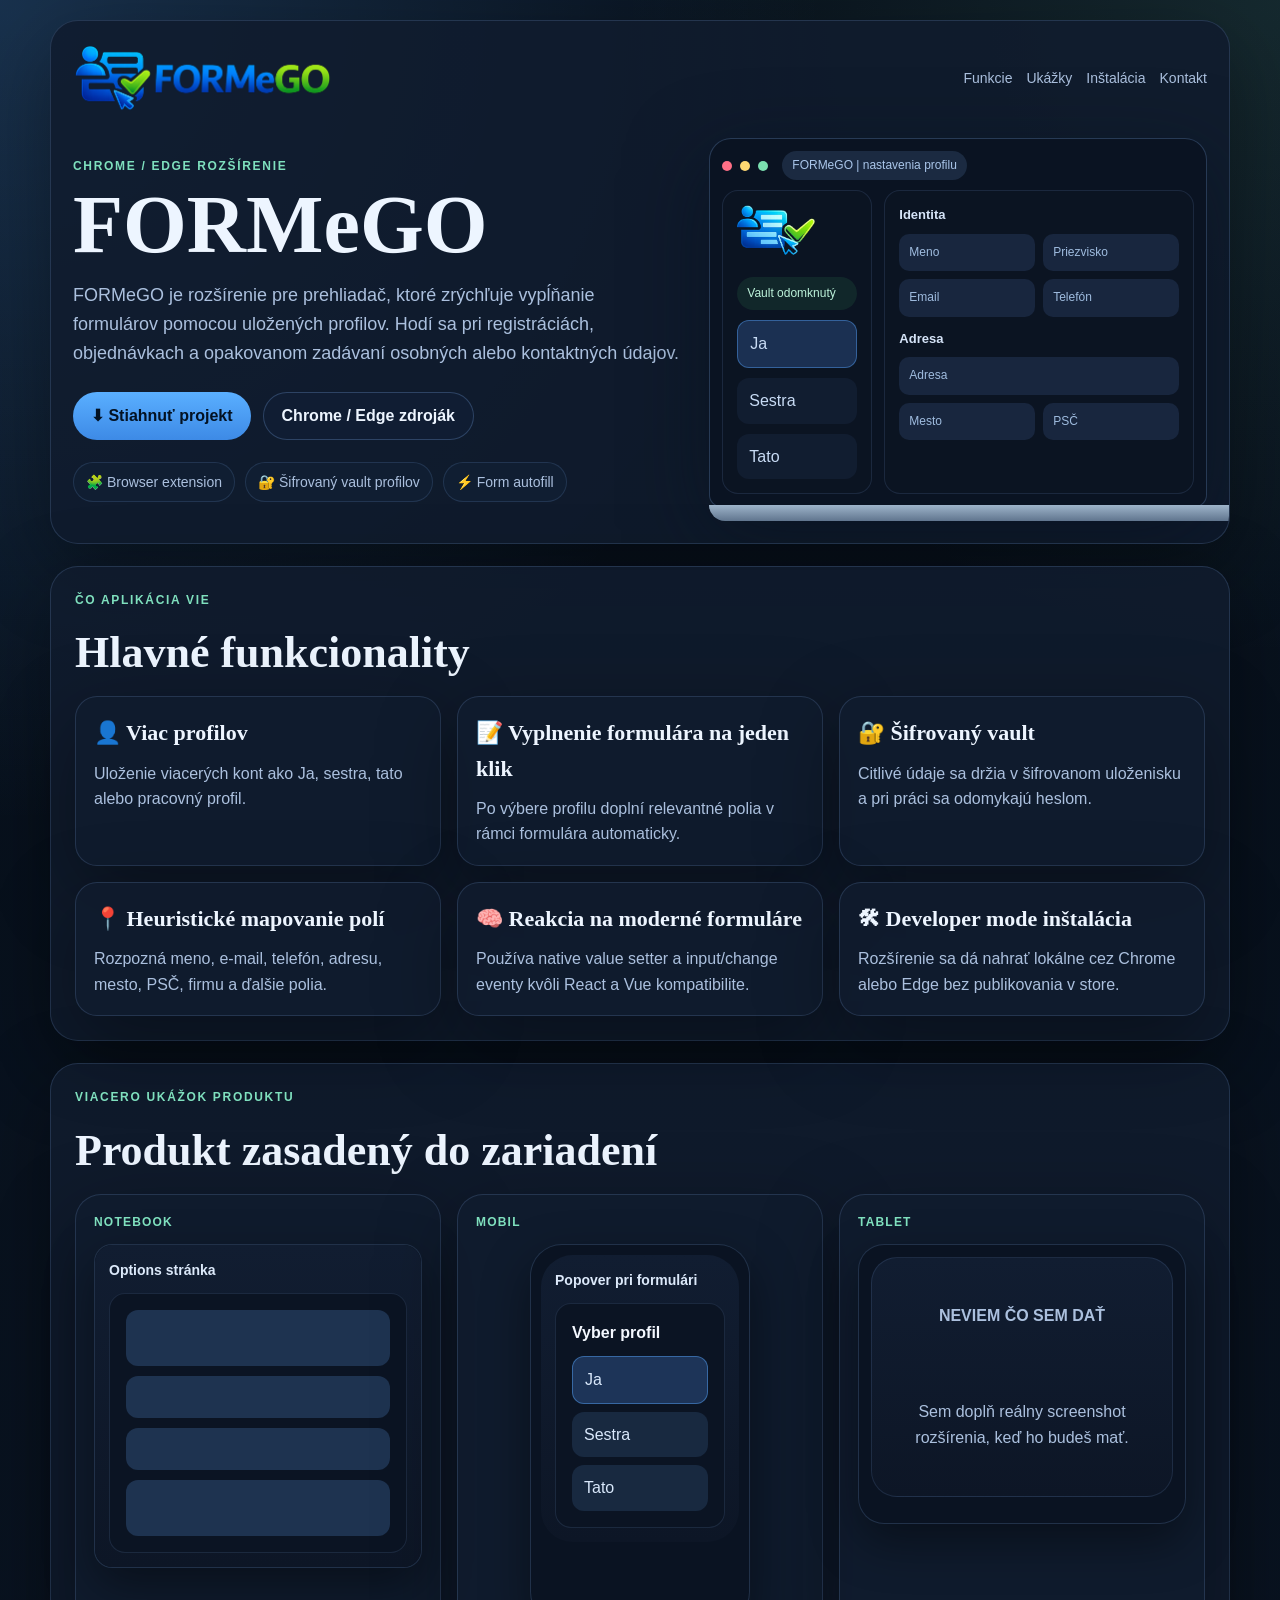
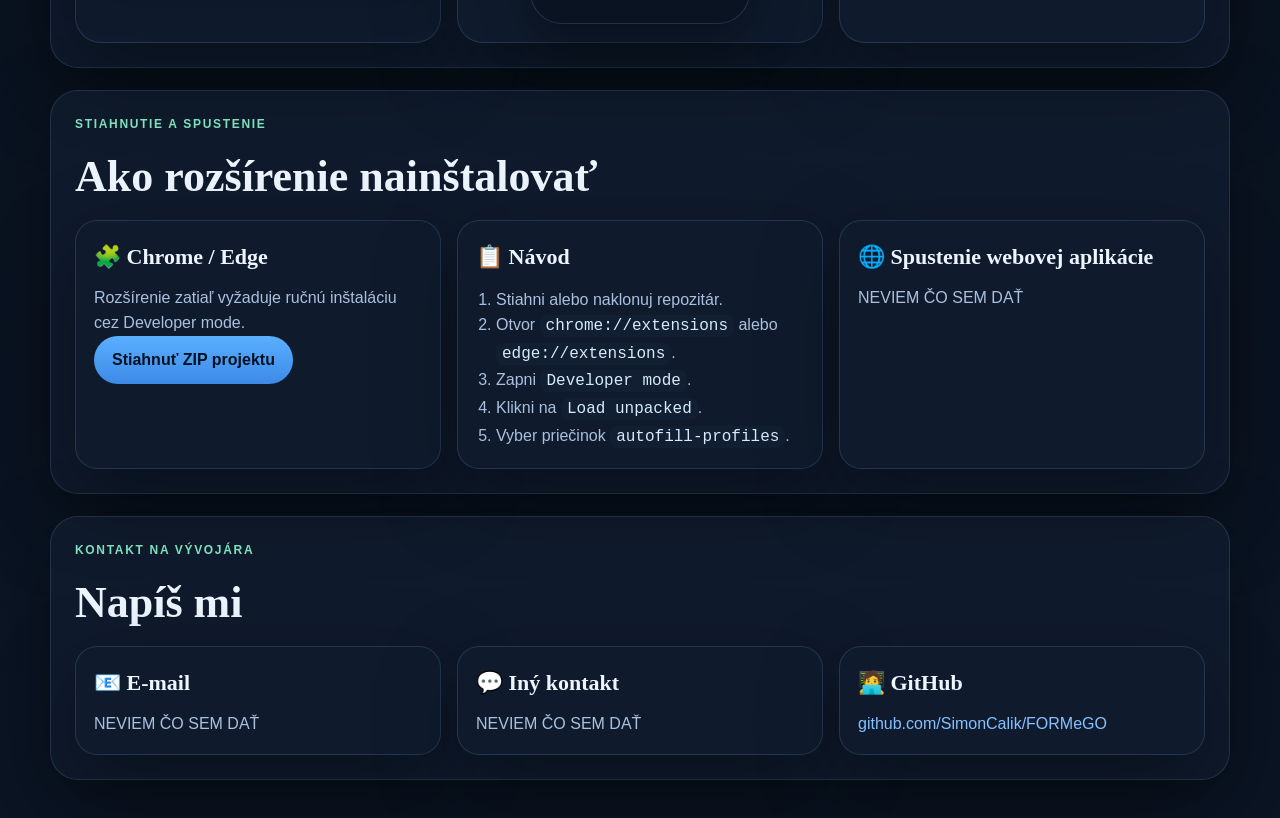
==== docs/index.html @ 36c3d730 "github page index.html" ====
<!doctype html>
<html lang="sk">
<head>
  <meta charset="utf-8" />
  <meta name="viewport" content="width=device-width, initial-scale=1" />
  <title>FORMeGO | GitHub Pages prezentácia</title>
  <meta name="description" content="Reprezentačná stránka rozšírenia FORMeGO pre automatické vypĺňanie formulárov." />
  <link rel="icon" type="image/png" href="assets/logo_2.png" />
  <link rel="stylesheet" href="styles.css" />
</head>
<body>
  <div class="page-shell">
    <header class="hero">
      <nav class="topbar">
        <img class="brand-lockup" src="assets/logo_s_nazvom.png" alt="FORMeGO logo" />
        <div class="topbar-links">
          <a href="#funkcie">Funkcie</a>
          <a href="#ukazky">Ukážky</a>
          <a href="#instalacia">Inštalácia</a>
          <a href="#kontakt">Kontakt</a>
        </div>
      </nav>

      <section class="hero-grid">
        <div class="hero-copy">
          <p class="eyebrow">Chrome / Edge rozšírenie</p>
          <h1>FORMeGO</h1>
          <p class="hero-text">
            FORMeGO je rozšírenie pre prehliadač, ktoré zrýchľuje vypĺňanie formulárov pomocou uložených profilov.
            Hodí sa pri registráciách, objednávkach a opakovanom zadávaní osobných alebo kontaktných údajov.
          </p>

          <div class="cta-row">
            <a class="primary-btn" href="https://github.com/SimonCalik/FORMeGO/archive/refs/heads/main.zip">⬇ Stiahnuť projekt</a>
            <a class="secondary-btn" href="https://github.com/SimonCalik/FORMeGO">Chrome / Edge zdroják</a>
          </div>

          <div class="meta-pills">
            <span>🧩 Browser extension</span>
            <span>🔐 Šifrovaný vault profilov</span>
            <span>⚡ Form autofill</span>
          </div>
        </div>

        <div class="hero-device">
          <div class="laptop-frame">
            <div class="laptop-screen">
              <div class="screen-topline">
                <span class="dot red"></span>
                <span class="dot yellow"></span>
                <span class="dot green"></span>
                <span class="address-bar">FORMeGO | nastavenia profilu</span>
              </div>
              <div class="screen-layout">
                <aside class="mini-sidebar">
                  <img class="mini-logo" src="assets/logo_2.png" alt="FORMeGO" />
                  <div class="mini-pill">Vault odomknutý</div>
                  <div class="mini-profile active">Ja</div>
                  <div class="mini-profile">Sestra</div>
                  <div class="mini-profile">Tato</div>
                </aside>
                <section class="mini-editor">
                  <div class="mini-section">
                    <div class="mini-section-title">Identita</div>
                    <div class="mini-input-grid">
                      <div class="mini-input">Meno</div>
                      <div class="mini-input">Priezvisko</div>
                      <div class="mini-input">Email</div>
                      <div class="mini-input">Telefón</div>
                    </div>
                  </div>
                  <div class="mini-section">
                    <div class="mini-section-title">Adresa</div>
                    <div class="mini-input-grid">
                      <div class="mini-input wide">Adresa</div>
                      <div class="mini-input">Mesto</div>
                      <div class="mini-input">PSČ</div>
                    </div>
                  </div>
                </section>
              </div>
            </div>
            <div class="laptop-base"></div>
          </div>
        </div>
      </section>
    </header>

    <main>
      <section id="funkcie" class="content-section">
        <div class="section-head">
          <p class="eyebrow">Čo aplikácia vie</p>
          <h2>Hlavné funkcionality</h2>
        </div>

        <div class="feature-grid">
          <article class="feature-card">
            <h3>👤 Viac profilov</h3>
            <p>Uloženie viacerých kont ako Ja, sestra, tato alebo pracovný profil.</p>
          </article>
          <article class="feature-card">
            <h3>📝 Vyplnenie formulára na jeden klik</h3>
            <p>Po výbere profilu doplní relevantné polia v rámci formulára automaticky.</p>
          </article>
          <article class="feature-card">
            <h3>🔐 Šifrovaný vault</h3>
            <p>Citlivé údaje sa držia v šifrovanom uloženisku a pri práci sa odomykajú heslom.</p>
          </article>
          <article class="feature-card">
            <h3>📍 Heuristické mapovanie polí</h3>
            <p>Rozpozná meno, e-mail, telefón, adresu, mesto, PSČ, firmu a ďalšie polia.</p>
          </article>
          <article class="feature-card">
            <h3>🧠 Reakcia na moderné formuláre</h3>
            <p>Používa native value setter a input/change eventy kvôli React a Vue kompatibilite.</p>
          </article>
          <article class="feature-card">
            <h3>🛠 Developer mode inštalácia</h3>
            <p>Rozšírenie sa dá nahrať lokálne cez Chrome alebo Edge bez publikovania v store.</p>
          </article>
        </div>
      </section>

      <section id="ukazky" class="content-section">
        <div class="section-head">
          <p class="eyebrow">Viacero ukážok produktu</p>
          <h2>Produkt zasadený do zariadení</h2>
        </div>

        <div class="gallery-grid">
          <article class="device-card">
            <div class="device-label">Notebook</div>
            <div class="device-mock laptop-small">
              <div class="device-screen">
                <div class="screen-caption">Options stránka</div>
                <div class="mock-panel">
                  <div class="mock-row long"></div>
                  <div class="mock-row"></div>
                  <div class="mock-row"></div>
                  <div class="mock-row long"></div>
                </div>
              </div>
            </div>
          </article>

          <article class="device-card">
            <div class="device-label">Mobil</div>
            <div class="device-mock phone">
              <div class="device-screen">
                <div class="screen-caption">Popover pri formulári</div>
                <div class="popover-preview">
                  <div class="popover-title">Vyber profil</div>
                  <div class="popover-item active">Ja</div>
                  <div class="popover-item">Sestra</div>
                  <div class="popover-item">Tato</div>
                </div>
              </div>
            </div>
          </article>

          <article class="device-card">
            <div class="device-label">Tablet</div>
            <div class="device-mock tablet">
              <div class="device-screen placeholder-screen">
                <strong>NEVIEM ČO SEM DAŤ</strong>
                <span>Sem doplň reálny screenshot rozšírenia, keď ho budeš mať.</span>
              </div>
            </div>
          </article>
        </div>
      </section>

      <section id="instalacia" class="content-section install-section">
        <div class="section-head">
          <p class="eyebrow">Stiahnutie a spustenie</p>
          <h2>Ako rozšírenie nainštalovať</h2>
        </div>

        <div class="install-grid">
          <article class="install-card">
            <h3>🧩 Chrome / Edge</h3>
            <p>Rozšírenie zatiaľ vyžaduje ručnú inštaláciu cez Developer mode.</p>
            <a class="primary-btn" href="https://github.com/SimonCalik/FORMeGO/archive/refs/heads/main.zip">Stiahnuť ZIP projektu</a>
          </article>

          <article class="install-card">
            <h3>📋 Návod</h3>
            <ol class="install-steps">
              <li>Stiahni alebo naklonuj repozitár.</li>
              <li>Otvor <code>chrome://extensions</code> alebo <code>edge://extensions</code>.</li>
              <li>Zapni <code>Developer mode</code>.</li>
              <li>Klikni na <code>Load unpacked</code>.</li>
              <li>Vyber priečinok <code>autofill-profiles</code>.</li>
            </ol>
          </article>

          <article class="install-card">
            <h3>🌐 Spustenie webovej aplikácie</h3>
            <p>NEVIEM ČO SEM DAŤ</p>
          </article>
        </div>
      </section>

      <section id="kontakt" class="content-section contact-section">
        <div class="section-head">
          <p class="eyebrow">Kontakt na vývojára</p>
          <h2>Napíš mi</h2>
        </div>

        <div class="contact-grid">
          <article class="contact-card">
            <h3>📧 E-mail</h3>
            <p>NEVIEM ČO SEM DAŤ</p>
          </article>
          <article class="contact-card">
            <h3>💬 Iný kontakt</h3>
            <p>NEVIEM ČO SEM DAŤ</p>
          </article>
          <article class="contact-card">
            <h3>🧑‍💻 GitHub</h3>
            <p><a href="https://github.com/SimonCalik/FORMeGO">github.com/SimonCalik/FORMeGO</a></p>
          </article>
        </div>
      </section>
    </main>
  </div>
</body>
</html>
---- docs/styles.css ----
:root {
  --bg: #08111f;
  --bg-soft: #0e1a2b;
  --panel: rgba(16, 28, 46, 0.88);
  --panel-strong: rgba(19, 34, 58, 0.96);
  --line: rgba(132, 171, 231, 0.18);
  --text: #edf5ff;
  --text-soft: #abc0de;
  --accent: #57a8ff;
  --accent-soft: #86c0ff;
  --mint: #7fe0be;
  --shadow: 0 26px 80px rgba(0, 0, 0, 0.35);
}

* {
  box-sizing: border-box;
}

html {
  scroll-behavior: smooth;
}

body {
  margin: 0;
  color: var(--text);
  background:
    radial-gradient(circle at top left, rgba(87, 168, 255, 0.22), transparent 30%),
    radial-gradient(circle at top right, rgba(127, 224, 190, 0.12), transparent 24%),
    linear-gradient(180deg, #07101b 0%, #0b1524 100%);
  font: 16px/1.6 "Trebuchet MS", "Segoe UI", sans-serif;
}

a {
  color: var(--accent-soft);
  text-decoration: none;
}

a:hover {
  text-decoration: underline;
}

.page-shell {
  width: min(1180px, calc(100% - 32px));
  margin: 0 auto;
  padding: 20px 0 48px;
}

.hero,
.content-section,
.install-card,
.contact-card,
.feature-card,
.device-card {
  border: 1px solid var(--line);
  background: var(--panel);
  box-shadow: var(--shadow);
}

.hero,
.content-section {
  border-radius: 28px;
}

.hero {
  padding: 22px;
  overflow: hidden;
}

.topbar {
  display: flex;
  align-items: center;
  justify-content: space-between;
  gap: 18px;
}

.brand-lockup {
  width: min(260px, 40vw);
  height: auto;
}

.topbar-links {
  display: flex;
  flex-wrap: wrap;
  gap: 14px;
}

.topbar-links a {
  color: var(--text-soft);
  font-size: 14px;
}

.hero-grid {
  display: grid;
  grid-template-columns: 1.1fr 0.9fr;
  gap: 28px;
  align-items: center;
  margin-top: 24px;
}

.eyebrow {
  margin: 0 0 10px;
  color: var(--mint);
  text-transform: uppercase;
  letter-spacing: 0.14em;
  font-size: 12px;
  font-weight: 700;
}

h1,
h2,
h3 {
  margin: 0;
  font-family: "Georgia", "Times New Roman", serif;
}

h1 {
  font-size: clamp(46px, 7vw, 82px);
  line-height: 0.94;
}

h2 {
  font-size: clamp(28px, 4vw, 44px);
  line-height: 1.05;
}

h3 {
  font-size: 22px;
}

.hero-text {
  max-width: 680px;
  margin: 18px 0 0;
  color: var(--text-soft);
  font-size: 18px;
}

.cta-row {
  display: flex;
  flex-wrap: wrap;
  gap: 12px;
  margin-top: 24px;
}

.primary-btn,
.secondary-btn {
  display: inline-flex;
  align-items: center;
  justify-content: center;
  min-height: 48px;
  padding: 0 18px;
  border-radius: 999px;
  font-weight: 700;
  text-decoration: none;
}

.primary-btn {
  background: linear-gradient(180deg, #5aafff 0%, #3d8ae6 100%);
  color: #031223;
}

.secondary-btn {
  border: 1px solid rgba(130, 178, 245, 0.25);
  background: rgba(17, 32, 55, 0.6);
  color: var(--text);
}

.meta-pills {
  display: flex;
  flex-wrap: wrap;
  gap: 10px;
  margin-top: 22px;
}

.meta-pills span {
  padding: 8px 12px;
  border-radius: 999px;
  background: rgba(17, 31, 52, 0.84);
  border: 1px solid rgba(130, 178, 245, 0.15);
  font-size: 14px;
  color: var(--text-soft);
}

.hero-device {
  display: flex;
  justify-content: center;
}

.laptop-frame {
  width: min(100%, 520px);
}

.laptop-screen {
  border: 1px solid rgba(126, 170, 231, 0.26);
  border-radius: 22px 22px 12px 12px;
  padding: 12px;
  background: #0a1322;
  box-shadow: 0 24px 80px rgba(5, 15, 28, 0.5);
}

.screen-topline {
  display: flex;
  align-items: center;
  gap: 8px;
  padding-bottom: 10px;
}

.dot {
  width: 10px;
  height: 10px;
  border-radius: 50%;
}

.dot.red { background: #ff6f86; }
.dot.yellow { background: #ffd872; }
.dot.green { background: #7be0b0; }

.address-bar {
  margin-left: 6px;
  padding: 5px 10px;
  border-radius: 999px;
  background: rgba(29, 45, 68, 0.92);
  color: #aac6ea;
  font-size: 12px;
}

.screen-layout {
  display: grid;
  grid-template-columns: 150px 1fr;
  gap: 12px;
}

.mini-sidebar,
.mini-editor,
.mock-panel,
.popover-preview,
.placeholder-screen {
  border: 1px solid rgba(126, 170, 231, 0.14);
  border-radius: 16px;
  background: rgba(12, 21, 35, 0.95);
}

.mini-sidebar {
  padding: 14px;
}

.mini-logo {
  width: 78px;
  height: auto;
}

.mini-pill {
  margin-top: 14px;
  padding: 7px 10px;
  border-radius: 999px;
  background: rgba(31, 76, 58, 0.35);
  color: #bdf3db;
  font-size: 12px;
}

.mini-profile {
  margin-top: 10px;
  padding: 10px 12px;
  border-radius: 12px;
  background: rgba(18, 30, 49, 0.96);
  color: #c8dbf4;
}

.mini-profile.active {
  border: 1px solid rgba(87, 168, 255, 0.42);
  background: rgba(31, 54, 92, 0.84);
}

.mini-editor {
  padding: 14px;
}

.mini-section + .mini-section {
  margin-top: 12px;
}

.mini-section-title {
  margin-bottom: 8px;
  color: #d6e4f8;
  font-size: 13px;
  font-weight: 700;
}

.mini-input-grid {
  display: grid;
  grid-template-columns: 1fr 1fr;
  gap: 8px;
}

.mini-input {
  min-height: 36px;
  padding: 9px 10px;
  border-radius: 10px;
  background: rgba(25, 40, 64, 0.92);
  color: #9fbcdf;
  font-size: 12px;
}

.mini-input.wide {
  grid-column: 1 / -1;
}

.laptop-base {
  width: 108%;
  height: 16px;
  margin: -2px auto 0;
  border-radius: 0 0 22px 22px;
  background: linear-gradient(180deg, #9eb4ca 0%, #60758e 100%);
}

.content-section {
  margin-top: 22px;
  padding: 24px;
}

.section-head {
  display: grid;
  gap: 10px;
  margin-bottom: 20px;
}

.feature-grid,
.gallery-grid,
.install-grid,
.contact-grid {
  display: grid;
  gap: 16px;
}

.feature-grid {
  grid-template-columns: repeat(3, minmax(0, 1fr));
}

.feature-card,
.install-card,
.contact-card {
  border-radius: 22px;
  padding: 18px;
}

.feature-card p,
.install-card p,
.contact-card p {
  margin: 10px 0 0;
  color: var(--text-soft);
}

.gallery-grid {
  grid-template-columns: repeat(3, minmax(0, 1fr));
}

.device-card {
  border-radius: 26px;
  padding: 18px;
}

.device-label {
  margin-bottom: 12px;
  color: var(--mint);
  text-transform: uppercase;
  letter-spacing: 0.1em;
  font-size: 12px;
  font-weight: 700;
}

.device-mock {
  margin: 0 auto;
  border: 1px solid rgba(126, 170, 231, 0.2);
  background: #0a1322;
  box-shadow: 0 18px 48px rgba(0, 0, 0, 0.4);
}

.device-screen {
  height: 100%;
  border-radius: inherit;
  padding: 14px;
  background: linear-gradient(180deg, #111d31 0%, #0d1626 100%);
}

.laptop-small {
  border-radius: 18px;
  width: 100%;
  min-height: 240px;
}

.phone {
  width: 220px;
  min-height: 380px;
  border-radius: 32px;
  padding: 10px;
}

.tablet {
  width: 100%;
  min-height: 280px;
  border-radius: 26px;
  padding: 12px;
}

.screen-caption {
  margin-bottom: 12px;
  color: #dce9fa;
  font-size: 14px;
  font-weight: 700;
}

.mock-panel {
  display: grid;
  gap: 10px;
  padding: 16px;
}

.mock-row {
  height: 42px;
  border-radius: 12px;
  background: rgba(32, 54, 84, 0.92);
}

.mock-row.long {
  height: 56px;
}

.popover-preview {
  padding: 16px;
}

.popover-title {
  color: #f4f8ff;
  font-weight: 700;
  margin-bottom: 10px;
}

.popover-item {
  margin-top: 8px;
  padding: 10px 12px;
  border-radius: 12px;
  background: rgba(26, 43, 67, 0.92);
  color: #d9e8fb;
}

.popover-item.active {
  border: 1px solid rgba(87, 168, 255, 0.45);
  background: rgba(32, 56, 94, 0.92);
}

.placeholder-screen {
  display: grid;
  place-items: center;
  min-height: 240px;
  text-align: center;
  gap: 8px;
  color: var(--text-soft);
}

.install-grid,
.contact-grid {
  grid-template-columns: repeat(3, minmax(0, 1fr));
}

.install-steps {
  margin: 12px 0 0;
  padding-left: 20px;
  color: var(--text-soft);
}

code {
  padding: 2px 6px;
  border-radius: 8px;
  background: rgba(18, 31, 50, 0.95);
  color: #d6ebff;
  font-family: Consolas, monospace;
}

@media (max-width: 980px) {
  .hero-grid,
  .feature-grid,
  .gallery-grid,
  .install-grid,
  .contact-grid {
    grid-template-columns: 1fr;
  }

  .screen-layout {
    grid-template-columns: 1fr;
  }

  .mini-input-grid {
    grid-template-columns: 1fr;
  }
}

@media (max-width: 720px) {
  .page-shell {
    width: min(100% - 18px, 1180px);
  }

  .hero,
  .content-section {
    padding: 18px;
  }

  .topbar {
    flex-direction: column;
    align-items: flex-start;
  }

  .phone {
    width: 100%;
  }

  .cta-row {
    flex-direction: column;
  }
}
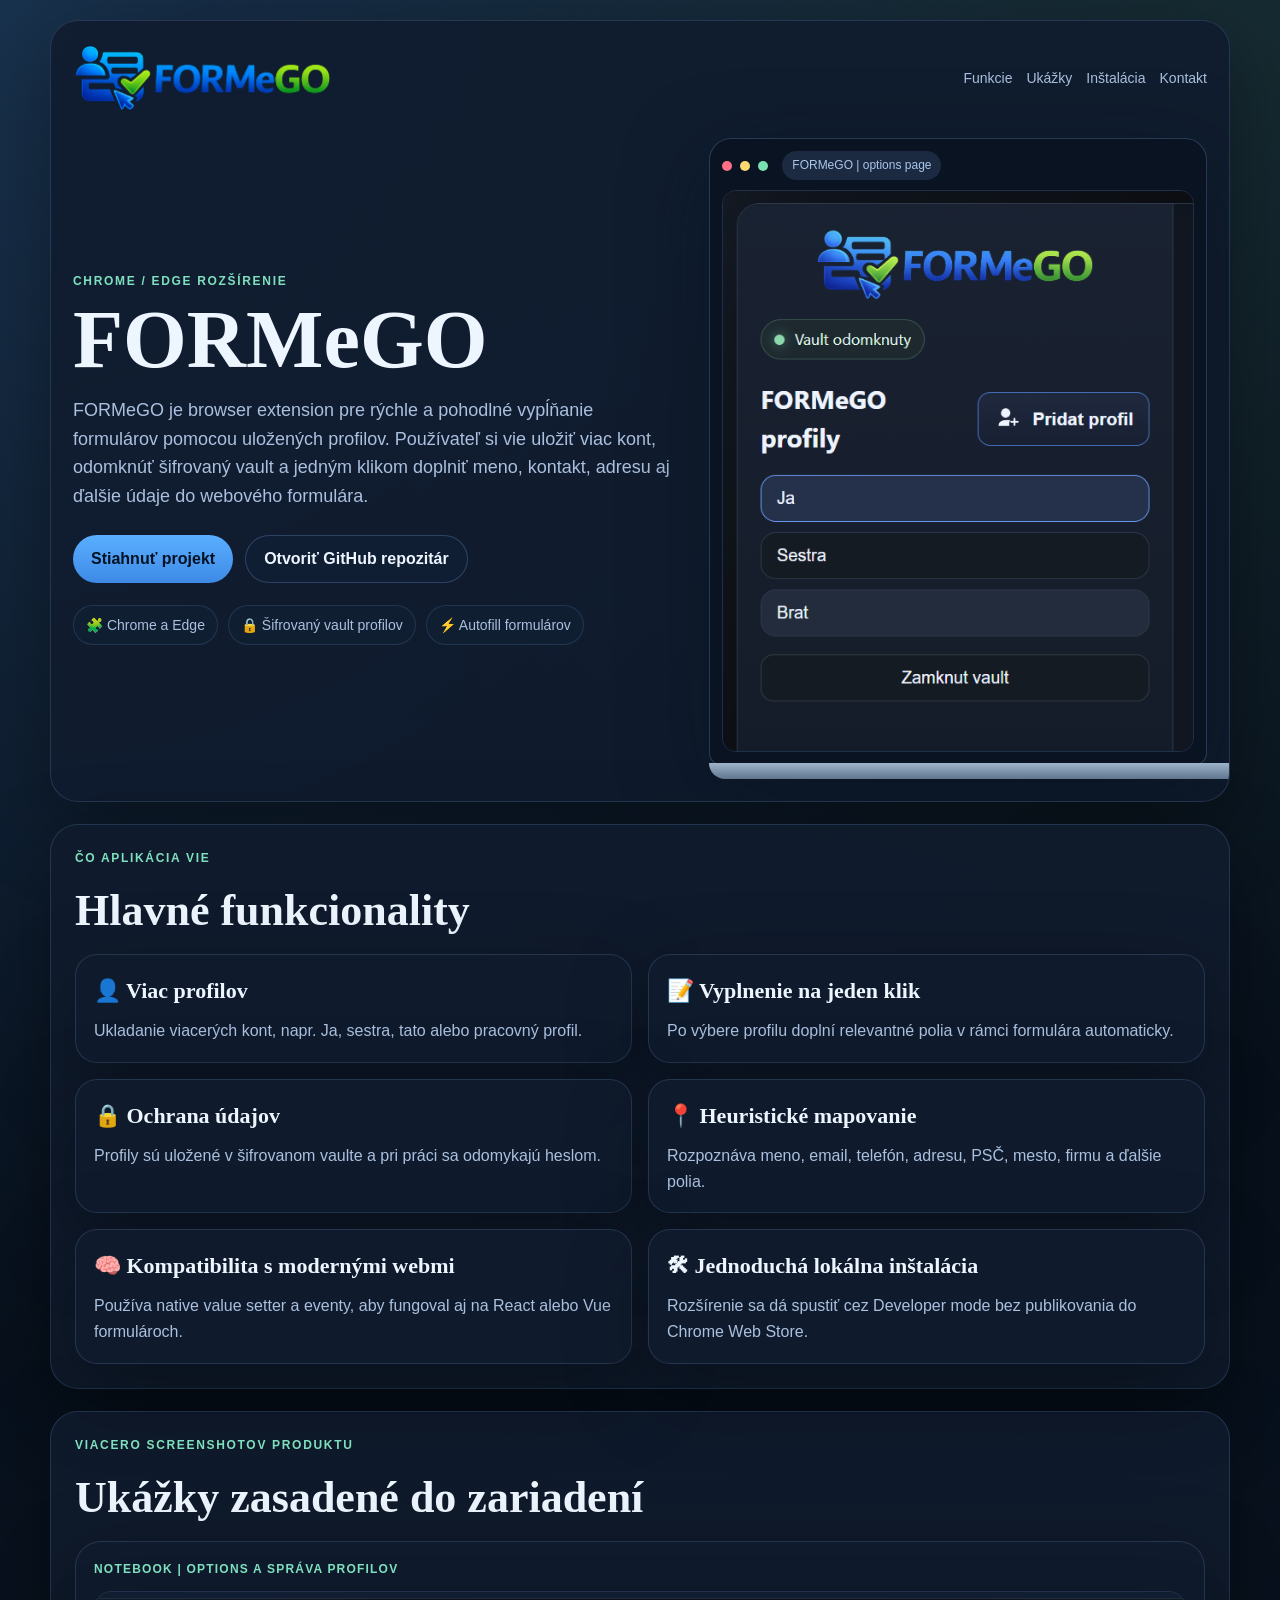
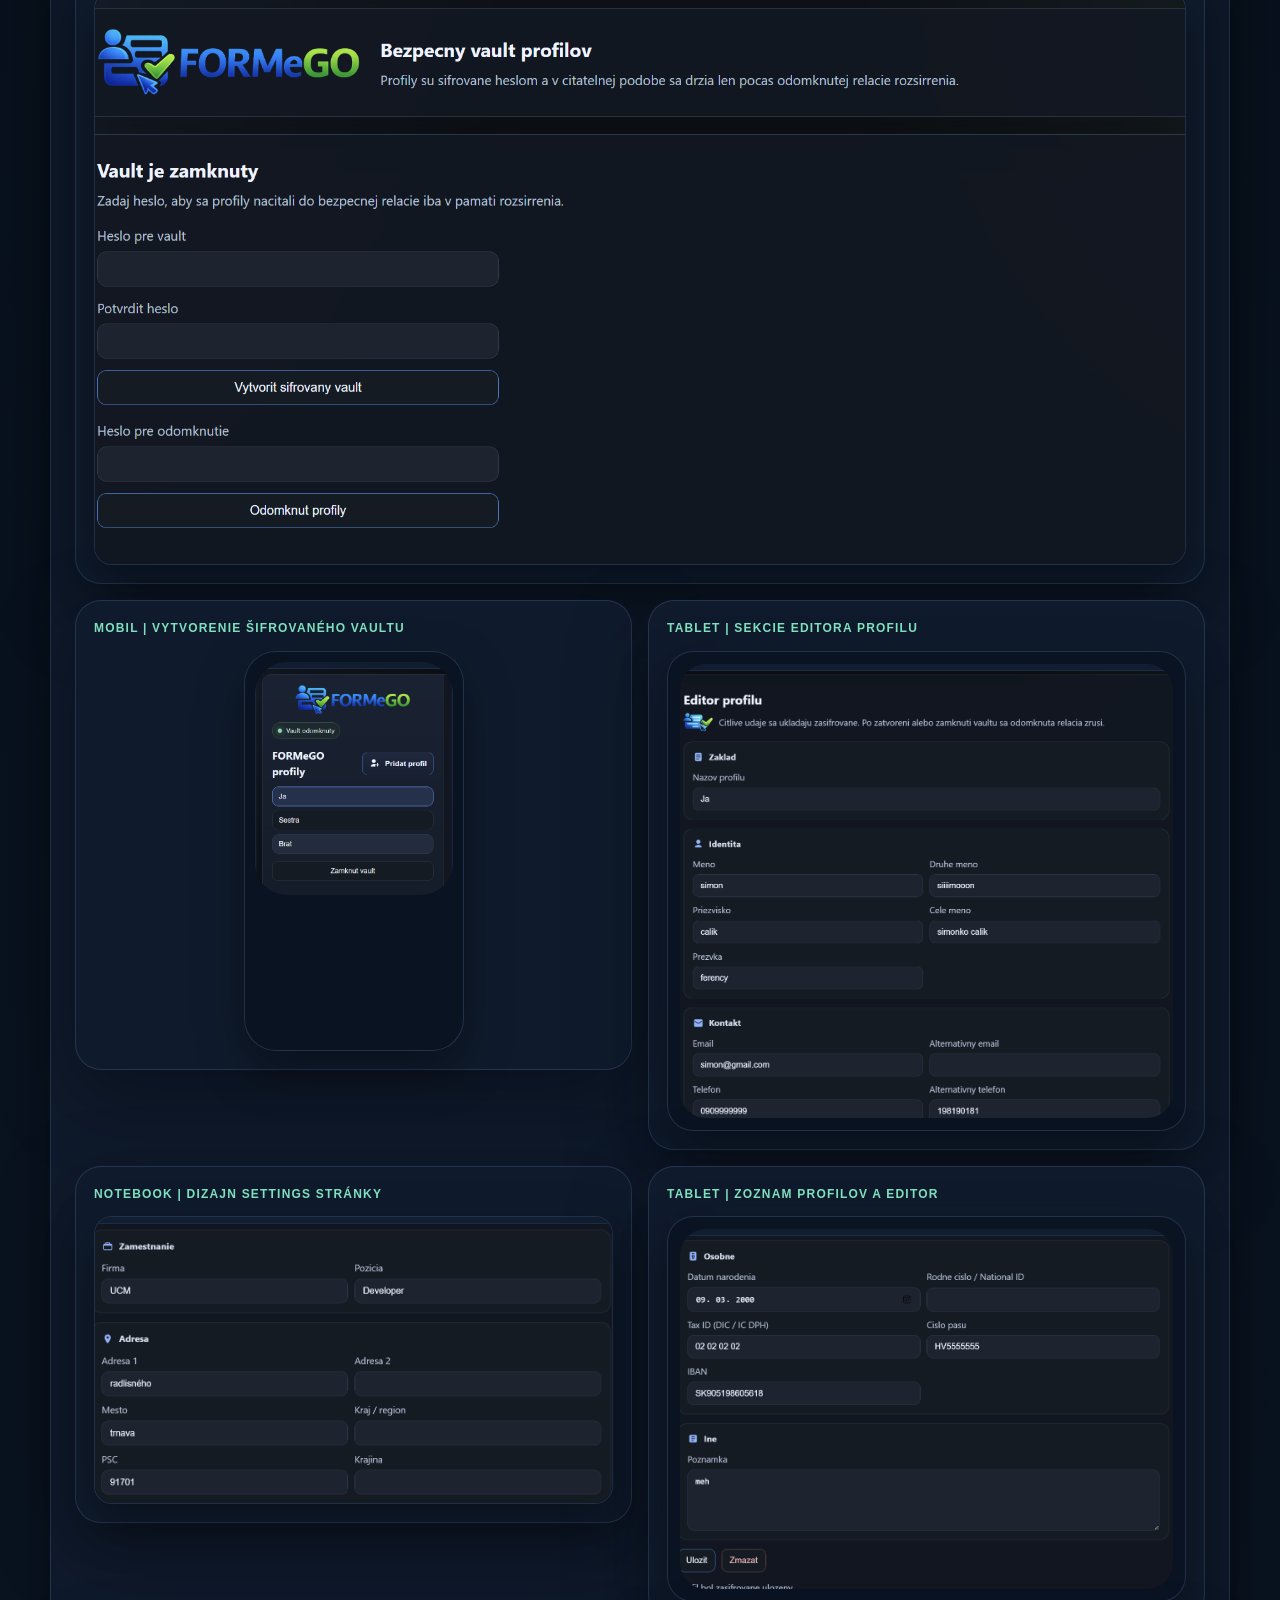
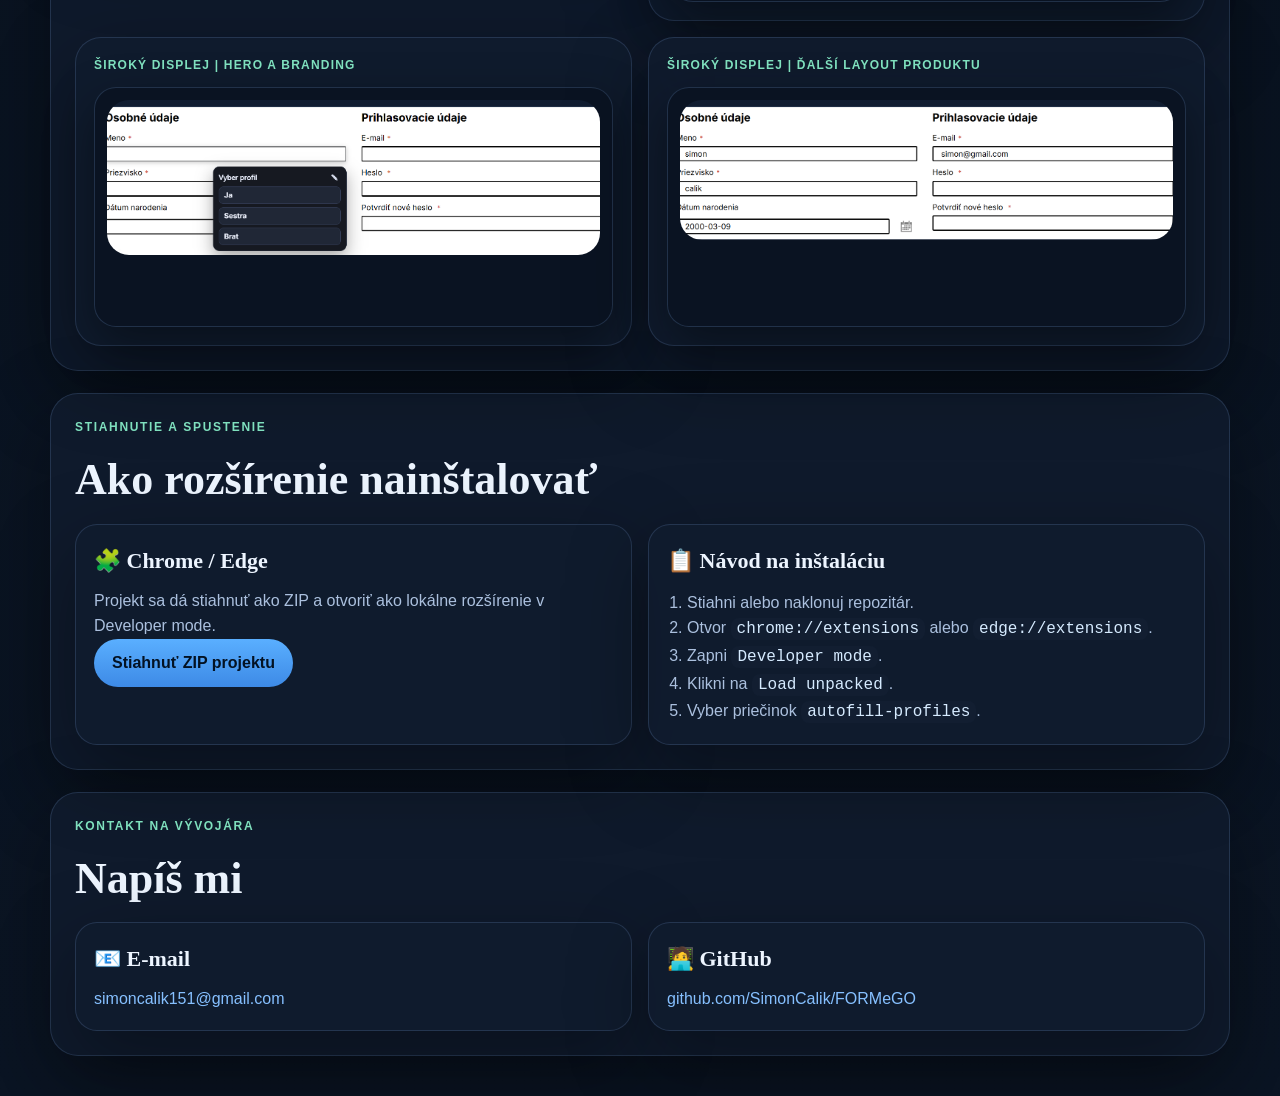
==== commit 20a72ca6: "github page lepšejšejšeee" ====
--- a/docs/index.html
+++ b/docs/index.html
@@ -1,4 +1,4 @@
-<!doctype html>
+﻿<!doctype html>
 <html lang="sk">
 <head>
   <meta charset="utf-8" />
@@ -26,19 +26,20 @@
           <p class="eyebrow">Chrome / Edge rozšírenie</p>
           <h1>FORMeGO</h1>
           <p class="hero-text">
-            FORMeGO je rozšírenie pre prehliadač, ktoré zrýchľuje vypĺňanie formulárov pomocou uložených profilov.
-            Hodí sa pri registráciách, objednávkach a opakovanom zadávaní osobných alebo kontaktných údajov.
+            FORMeGO je browser extension pre rýchle a pohodlné vypĺňanie formulárov pomocou uložených profilov.
+            Používateľ si vie uložiť viac kont, odomknúť šifrovaný vault a jedným klikom doplniť meno, kontakt,
+            adresu aj ďalšie údaje do webového formulára.
           </p>
 
           <div class="cta-row">
-            <a class="primary-btn" href="https://github.com/SimonCalik/FORMeGO/archive/refs/heads/main.zip">⬇ Stiahnuť projekt</a>
-            <a class="secondary-btn" href="https://github.com/SimonCalik/FORMeGO">Chrome / Edge zdroják</a>
+            <a class="primary-btn" href="https://github.com/SimonCalik/FORMeGO/archive/refs/heads/main.zip">Stiahnuť projekt</a>
+            <a class="secondary-btn" href="https://github.com/SimonCalik/FORMeGO">Otvoriť GitHub repozitár</a>
           </div>
 
           <div class="meta-pills">
-            <span>🧩 Browser extension</span>
-            <span>🔐 Šifrovaný vault profilov</span>
-            <span>⚡ Form autofill</span>
+            <span>&#129513; Chrome a Edge</span>
+            <span>&#128274; Šifrovaný vault profilov</span>
+            <span>&#9889; Autofill formulárov</span>
           </div>
         </div>
 
@@ -49,36 +50,9 @@
                 <span class="dot red"></span>
                 <span class="dot yellow"></span>
                 <span class="dot green"></span>
-                <span class="address-bar">FORMeGO | nastavenia profilu</span>
-              </div>
-              <div class="screen-layout">
-                <aside class="mini-sidebar">
-                  <img class="mini-logo" src="assets/logo_2.png" alt="FORMeGO" />
-                  <div class="mini-pill">Vault odomknutý</div>
-                  <div class="mini-profile active">Ja</div>
-                  <div class="mini-profile">Sestra</div>
-                  <div class="mini-profile">Tato</div>
-                </aside>
-                <section class="mini-editor">
-                  <div class="mini-section">
-                    <div class="mini-section-title">Identita</div>
-                    <div class="mini-input-grid">
-                      <div class="mini-input">Meno</div>
-                      <div class="mini-input">Priezvisko</div>
-                      <div class="mini-input">Email</div>
-                      <div class="mini-input">Telefón</div>
-                    </div>
-                  </div>
-                  <div class="mini-section">
-                    <div class="mini-section-title">Adresa</div>
-                    <div class="mini-input-grid">
-                      <div class="mini-input wide">Adresa</div>
-                      <div class="mini-input">Mesto</div>
-                      <div class="mini-input">PSČ</div>
-                    </div>
-                  </div>
-                </section>
-              </div>
+                <span class="address-bar">FORMeGO | options page</span>
+              </div>
+              <img class="hero-shot" src="assets/shot-2.png" alt="Ukážka nastavení rozšírenia FORMeGO" />
             </div>
             <div class="laptop-base"></div>
           </div>
@@ -95,75 +69,98 @@
 
         <div class="feature-grid">
           <article class="feature-card">
-            <h3>👤 Viac profilov</h3>
-            <p>Uloženie viacerých kont ako Ja, sestra, tato alebo pracovný profil.</p>
-          </article>
-          <article class="feature-card">
-            <h3>📝 Vyplnenie formulára na jeden klik</h3>
+            <h3>&#128100; Viac profilov</h3>
+            <p>Ukladanie viacerých kont, napr. Ja, sestra, tato alebo pracovný profil.</p>
+          </article>
+          <article class="feature-card">
+            <h3>&#128221; Vyplnenie na jeden klik</h3>
             <p>Po výbere profilu doplní relevantné polia v rámci formulára automaticky.</p>
           </article>
           <article class="feature-card">
-            <h3>🔐 Šifrovaný vault</h3>
-            <p>Citlivé údaje sa držia v šifrovanom uloženisku a pri práci sa odomykajú heslom.</p>
-          </article>
-          <article class="feature-card">
-            <h3>📍 Heuristické mapovanie polí</h3>
-            <p>Rozpozná meno, e-mail, telefón, adresu, mesto, PSČ, firmu a ďalšie polia.</p>
-          </article>
-          <article class="feature-card">
-            <h3>🧠 Reakcia na moderné formuláre</h3>
-            <p>Používa native value setter a input/change eventy kvôli React a Vue kompatibilite.</p>
-          </article>
-          <article class="feature-card">
-            <h3>🛠 Developer mode inštalácia</h3>
-            <p>Rozšírenie sa dá nahrať lokálne cez Chrome alebo Edge bez publikovania v store.</p>
+            <h3>&#128274; Ochrana údajov</h3>
+            <p>Profily sú uložené v šifrovanom vaulte a pri práci sa odomykajú heslom.</p>
+          </article>
+          <article class="feature-card">
+            <h3>&#128205; Heuristické mapovanie</h3>
+            <p>Rozpoznáva meno, email, telefón, adresu, PSČ, mesto, firmu a ďalšie polia.</p>
+          </article>
+          <article class="feature-card">
+            <h3>&#129504; Kompatibilita s modernými webmi</h3>
+            <p>Používa native value setter a eventy, aby fungoval aj na React alebo Vue formulároch.</p>
+          </article>
+          <article class="feature-card">
+            <h3>&#128736; Jednoduchá lokálna inštalácia</h3>
+            <p>Rozšírenie sa dá spustiť cez Developer mode bez publikovania do Chrome Web Store.</p>
           </article>
         </div>
       </section>
 
       <section id="ukazky" class="content-section">
         <div class="section-head">
-          <p class="eyebrow">Viacero ukážok produktu</p>
-          <h2>Produkt zasadený do zariadení</h2>
-        </div>
-
-        <div class="gallery-grid">
-          <article class="device-card">
-            <div class="device-label">Notebook</div>
+          <p class="eyebrow">Viacero screenshotov produktu</p>
+          <h2>Ukážky zasadené do zariadení</h2>
+        </div>
+
+        <div class="gallery-grid gallery-rich">
+          <article class="device-card device-card-wide">
+            <div class="device-label">Notebook | options a správa profilov</div>
             <div class="device-mock laptop-small">
-              <div class="device-screen">
-                <div class="screen-caption">Options stránka</div>
-                <div class="mock-panel">
-                  <div class="mock-row long"></div>
-                  <div class="mock-row"></div>
-                  <div class="mock-row"></div>
-                  <div class="mock-row long"></div>
-                </div>
-              </div>
-            </div>
-          </article>
-
-          <article class="device-card">
-            <div class="device-label">Mobil</div>
+              <div class="device-screen screenshot-screen">
+                <img class="screenshot-img" src="assets/shot-1.png" alt="Options stránka FORMeGO" />
+              </div>
+            </div>
+          </article>
+
+          <article class="device-card">
+            <div class="device-label">Mobil | vytvorenie šifrovaného vaultu</div>
             <div class="device-mock phone">
-              <div class="device-screen">
-                <div class="screen-caption">Popover pri formulári</div>
-                <div class="popover-preview">
-                  <div class="popover-title">Vyber profil</div>
-                  <div class="popover-item active">Ja</div>
-                  <div class="popover-item">Sestra</div>
-                  <div class="popover-item">Tato</div>
-                </div>
-              </div>
-            </div>
-          </article>
-
-          <article class="device-card">
-            <div class="device-label">Tablet</div>
+              <div class="device-screen screenshot-screen">
+                <img class="screenshot-img" src="assets/shot-2.png" alt="Vytvorenie šifrovaného vaultu" />
+              </div>
+            </div>
+          </article>
+
+          <article class="device-card">
+            <div class="device-label">Tablet | sekcie editora profilu</div>
             <div class="device-mock tablet">
-              <div class="device-screen placeholder-screen">
-                <strong>NEVIEM ČO SEM DAŤ</strong>
-                <span>Sem doplň reálny screenshot rozšírenia, keď ho budeš mať.</span>
+              <div class="device-screen screenshot-screen">
+                <img class="screenshot-img" src="assets/shot-3.png" alt="Sekcie editora profilu" />
+              </div>
+            </div>
+          </article>
+
+          <article class="device-card">
+            <div class="device-label">Notebook | dizajn settings stránky</div>
+            <div class="device-mock laptop-small compact">
+              <div class="device-screen screenshot-screen">
+                <img class="screenshot-img" src="assets/shot-4.png" alt="Rozhranie settings stránky" />
+              </div>
+            </div>
+          </article>
+
+          <article class="device-card">
+            <div class="device-label">Tablet | zoznam profilov a editor</div>
+            <div class="device-mock tablet">
+              <div class="device-screen screenshot-screen">
+                <img class="screenshot-img" src="assets/shot-5.png" alt="Zoznam profilov a editor" />
+              </div>
+            </div>
+          </article>
+
+          <article class="device-card">
+            <div class="device-label">Široký displej | hero a branding</div>
+            <div class="device-mock tv">
+              <div class="device-screen screenshot-screen">
+                <img class="screenshot-img" src="assets/shot-6.png" alt="Branding a hero sekcia" />
+              </div>
+            </div>
+          </article>
+
+          <article class="device-card">
+            <div class="device-label">Široký displej | ďalší layout produktu</div>
+            <div class="device-mock tv">
+              <div class="device-screen screenshot-screen">
+                <img class="screenshot-img" src="assets/shot-7.png" alt="Ďalšia ukážka rozhrania" />
               </div>
             </div>
           </article>
@@ -178,13 +175,13 @@
 
         <div class="install-grid">
           <article class="install-card">
-            <h3>🧩 Chrome / Edge</h3>
-            <p>Rozšírenie zatiaľ vyžaduje ručnú inštaláciu cez Developer mode.</p>
+            <h3>&#129513; Chrome / Edge</h3>
+            <p>Projekt sa dá stiahnuť ako ZIP a otvoriť ako lokálne rozšírenie v Developer mode.</p>
             <a class="primary-btn" href="https://github.com/SimonCalik/FORMeGO/archive/refs/heads/main.zip">Stiahnuť ZIP projektu</a>
           </article>
 
           <article class="install-card">
-            <h3>📋 Návod</h3>
+            <h3>&#128203; Návod na inštaláciu</h3>
             <ol class="install-steps">
               <li>Stiahni alebo naklonuj repozitár.</li>
               <li>Otvor <code>chrome://extensions</code> alebo <code>edge://extensions</code>.</li>
@@ -193,11 +190,6 @@
               <li>Vyber priečinok <code>autofill-profiles</code>.</li>
             </ol>
           </article>
-
-          <article class="install-card">
-            <h3>🌐 Spustenie webovej aplikácie</h3>
-            <p>NEVIEM ČO SEM DAŤ</p>
-          </article>
         </div>
       </section>
 
@@ -209,15 +201,11 @@
 
         <div class="contact-grid">
           <article class="contact-card">
-            <h3>📧 E-mail</h3>
-            <p>NEVIEM ČO SEM DAŤ</p>
+            <h3>&#128231; E-mail</h3>
+            <p><a href="mailto:simoncalik151@gmail.com">simoncalik151@gmail.com</a></p>
           </article>
           <article class="contact-card">
-            <h3>💬 Iný kontakt</h3>
-            <p>NEVIEM ČO SEM DAŤ</p>
-          </article>
-          <article class="contact-card">
-            <h3>🧑‍💻 GitHub</h3>
+            <h3>&#129489;&#8205;&#128187; GitHub</h3>
             <p><a href="https://github.com/SimonCalik/FORMeGO">github.com/SimonCalik/FORMeGO</a></p>
           </article>
         </div>
--- a/docs/styles.css
+++ b/docs/styles.css
@@ -1,4 +1,4 @@
- :root {
+﻿ :root {
   --bg: #08111f;
   --bg-soft: #0e1a2b;
   --panel: rgba(16, 28, 46, 0.88);
@@ -197,6 +197,14 @@
   box-shadow: 0 24px 80px rgba(5, 15, 28, 0.5);
 }
 
+.hero-shot {
+  width: 100%;
+  height: auto;
+  display: block;
+  border-radius: 14px;
+  border: 1px solid rgba(130, 178, 245, 0.18);
+}
+
 .screen-topline {
   display: flex;
   align-items: center;
@@ -332,7 +340,7 @@
 }
 
 .feature-grid {
-  grid-template-columns: repeat(3, minmax(0, 1fr));
+  grid-template-columns: repeat(2, minmax(0, 1fr));
 }
 
 .feature-card,
@@ -350,7 +358,15 @@
 }
 
 .gallery-grid {
-  grid-template-columns: repeat(3, minmax(0, 1fr));
+  grid-template-columns: repeat(2, minmax(0, 1fr));
+}
+
+.gallery-rich {
+  align-items: start;
+}
+
+.device-card-wide {
+  grid-column: span 2;
 }
 
 .device-card {
@@ -377,27 +393,56 @@
 .device-screen {
   height: 100%;
   border-radius: inherit;
-  padding: 14px;
+  padding: 10px;
   background: linear-gradient(180deg, #111d31 0%, #0d1626 100%);
+}
+
+.screenshot-screen {
+  padding: 6px;
+  overflow: hidden;
+}
+
+.screenshot-img {
+  width: 100%;
+  height: 100%;
+  display: block;
+  object-fit: cover;
+  object-position: top center;
+  transform: scale(1.06);
+  transform-origin: center top;
+  border-radius: 12px;
+  border: 1px solid rgba(130, 178, 245, 0.16);
+  background: #0b1220;
 }
 
 .laptop-small {
   border-radius: 18px;
   width: 100%;
-  min-height: 240px;
+  min-height: 260px;
+}
+
+.laptop-small.compact {
+  min-height: 230px;
 }
 
 .phone {
   width: 220px;
-  min-height: 380px;
+  min-height: 400px;
   border-radius: 32px;
   padding: 10px;
 }
 
 .tablet {
   width: 100%;
-  min-height: 280px;
+  min-height: 300px;
   border-radius: 26px;
+  padding: 12px;
+}
+
+.tv {
+  width: 100%;
+  min-height: 240px;
+  border-radius: 22px;
   padding: 12px;
 }
 
@@ -450,7 +495,7 @@
 .placeholder-screen {
   display: grid;
   place-items: center;
-  min-height: 240px;
+  min-height: 260px;
   text-align: center;
   gap: 8px;
   color: var(--text-soft);
@@ -458,7 +503,7 @@
 
 .install-grid,
 .contact-grid {
-  grid-template-columns: repeat(3, minmax(0, 1fr));
+  grid-template-columns: repeat(2, minmax(0, 1fr));
 }
 
 .install-steps {
@@ -484,6 +529,10 @@
     grid-template-columns: 1fr;
   }
 
+  .device-card-wide {
+    grid-column: auto;
+  }
+
   .screen-layout {
     grid-template-columns: 1fr;
   }
@@ -515,4 +564,9 @@
   .cta-row {
     flex-direction: column;
   }
-}
+
+  .screenshot-img {
+    transform: scale(1.03);
+  }
+}
+
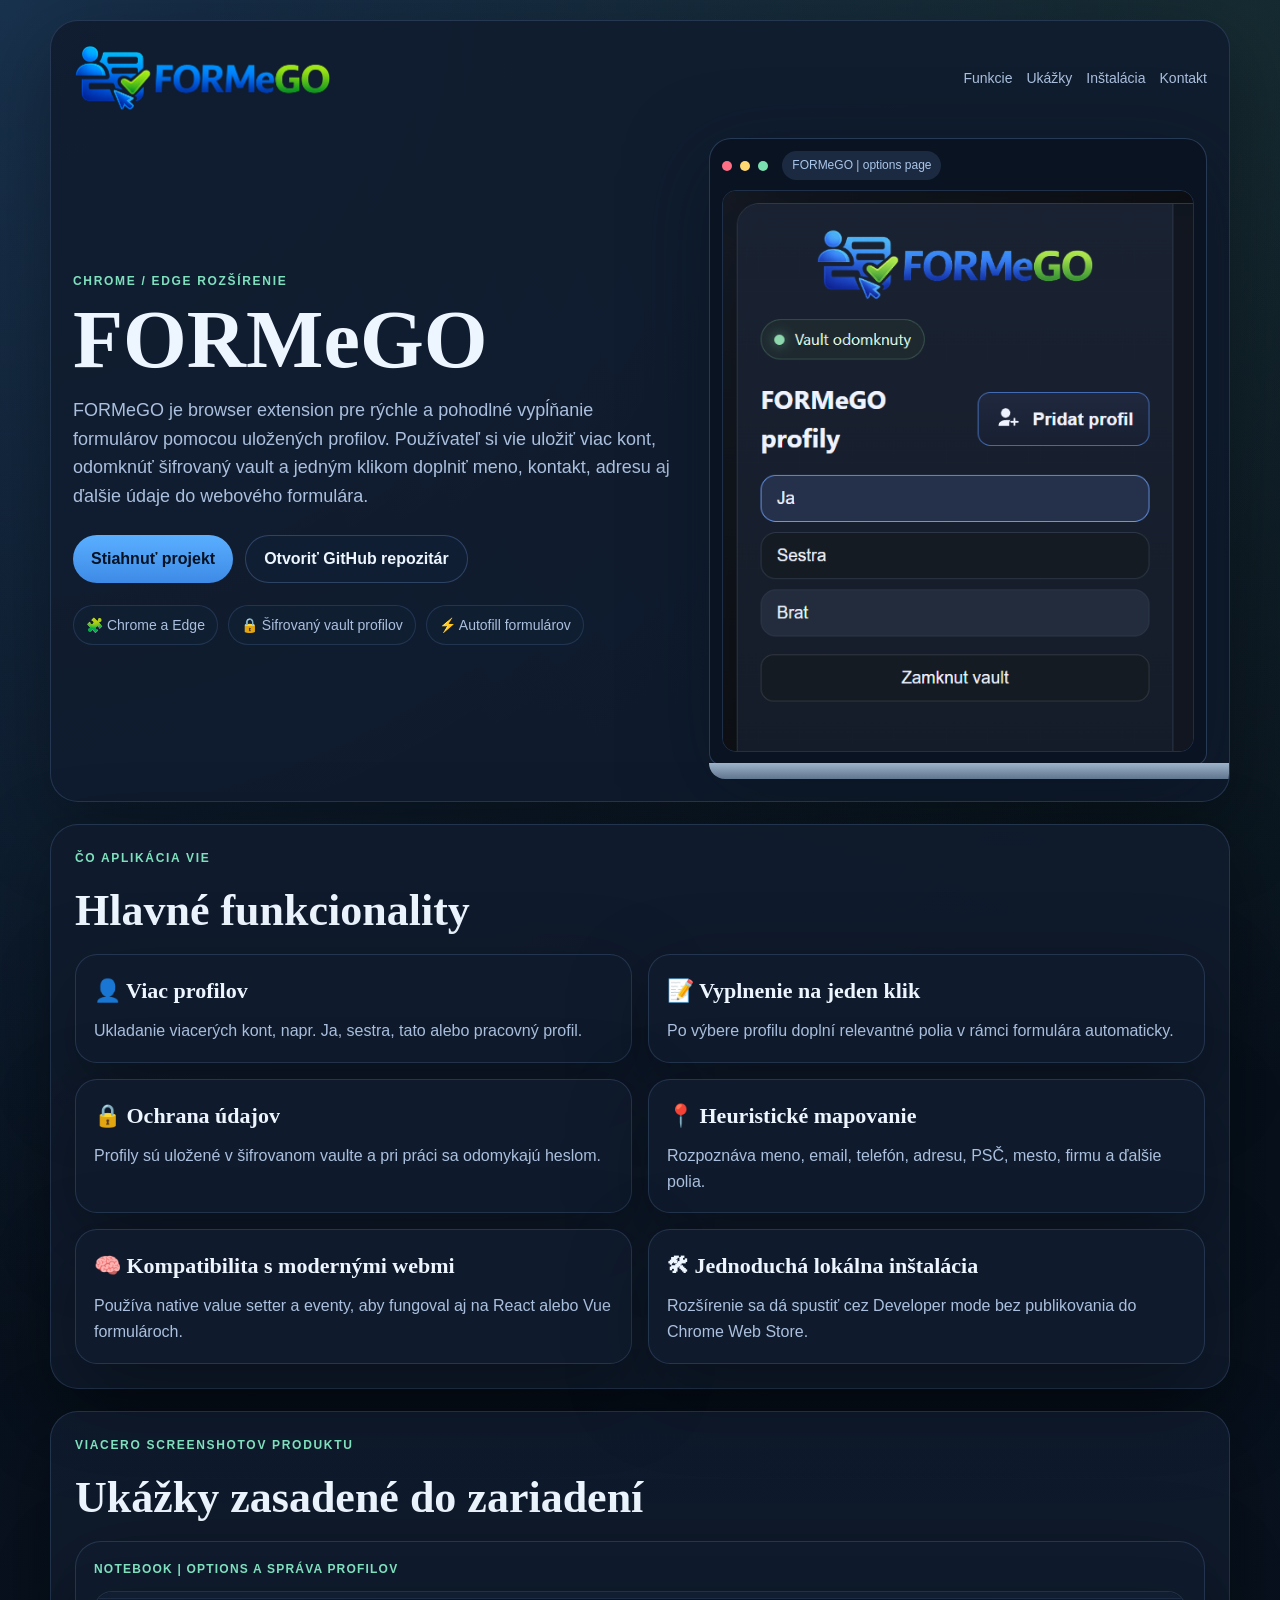
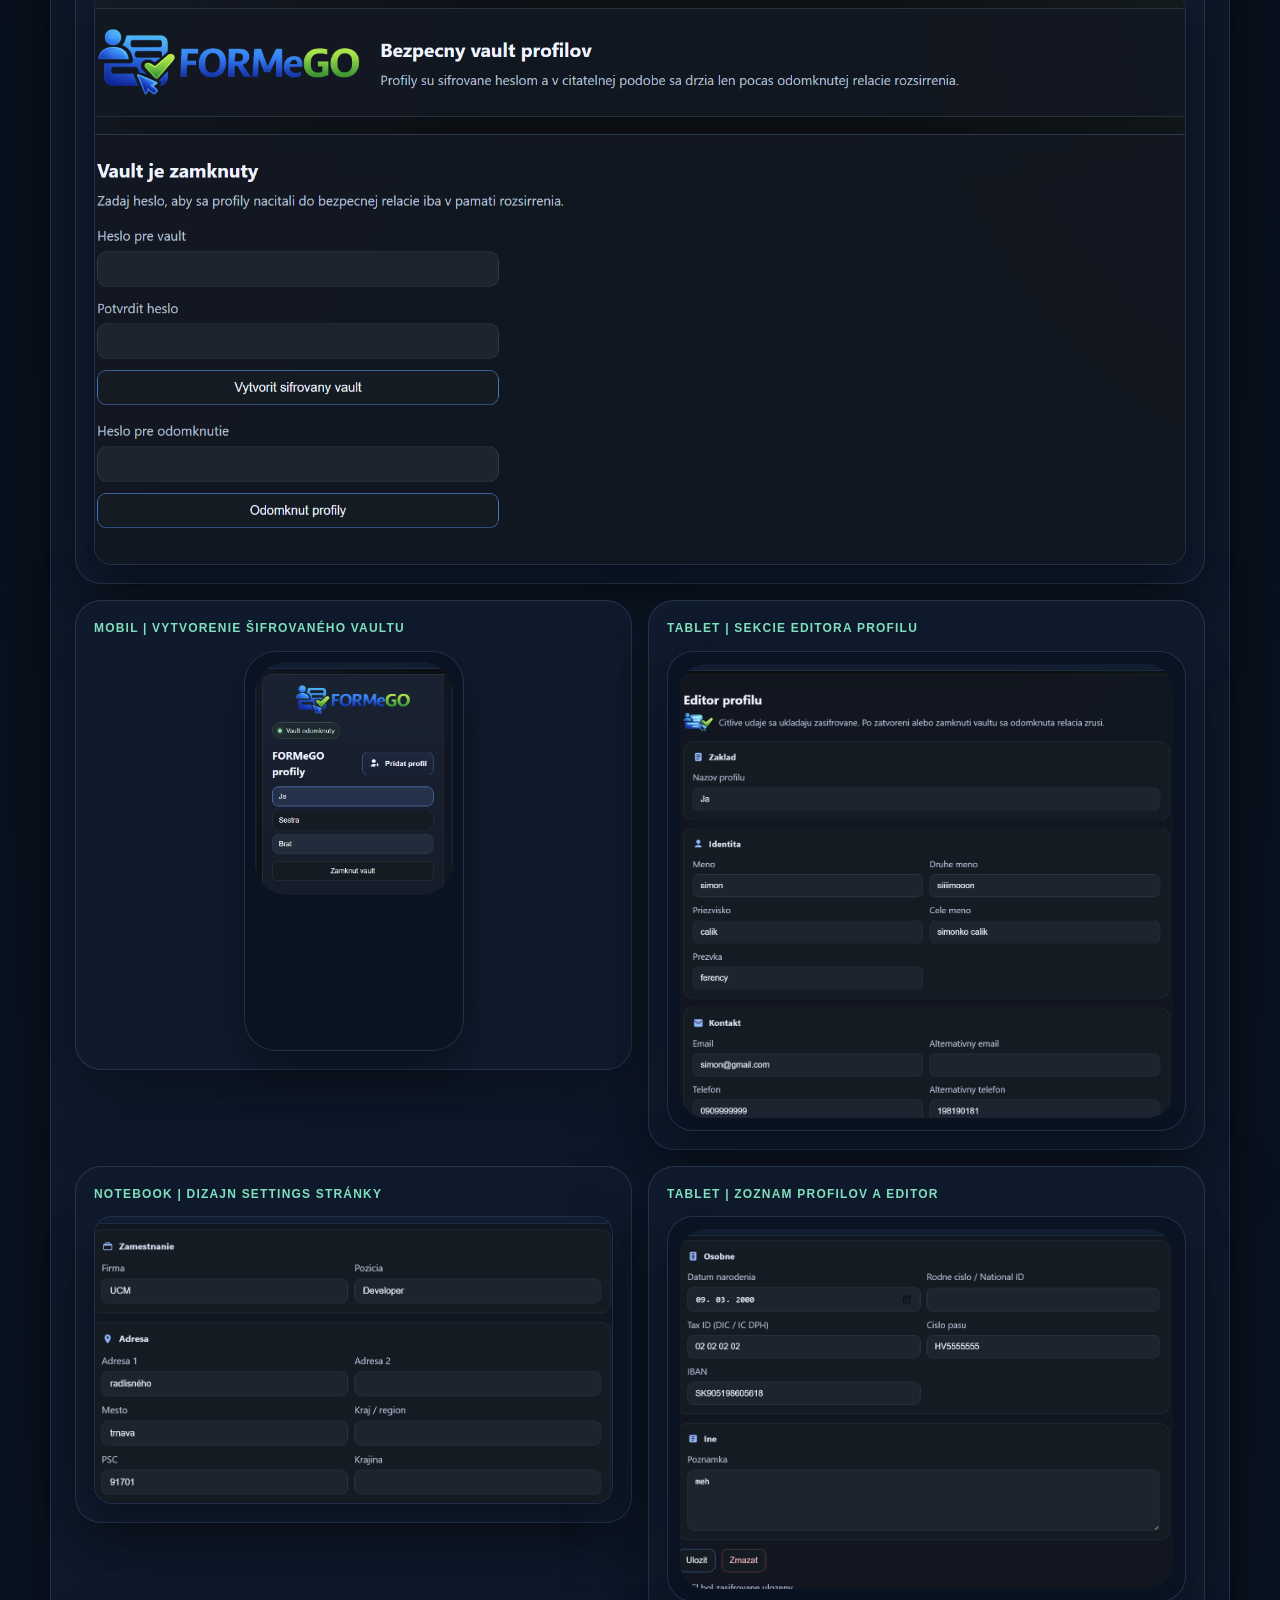
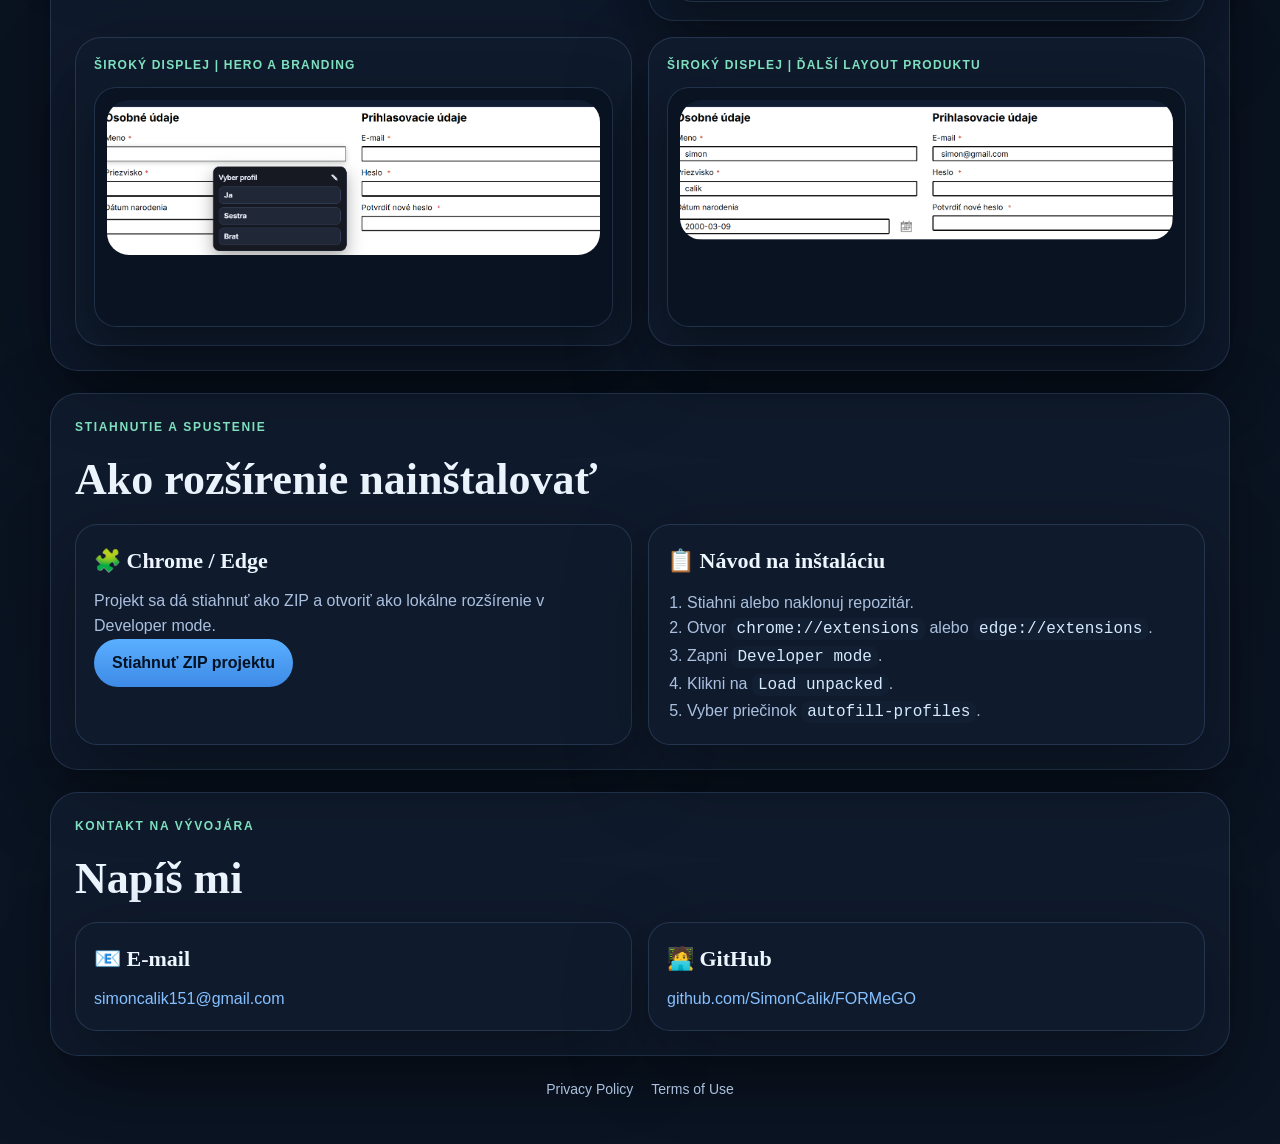
==== commit c79f8593: "scasa" ====
--- a/docs/index.html
+++ b/docs/index.html
@@ -211,6 +211,11 @@
         </div>
       </section>
     </main>
+
+    <footer class="site-footer">
+      <a href="privacy_policy/">Privacy Policy</a>
+      <a href="terms_of_use/">Terms of Use</a>
+    </footer>
   </div>
 </body>
 </html>
--- a/docs/styles.css
+++ b/docs/styles.css
@@ -520,6 +520,19 @@
   font-family: Consolas, monospace;
 }
 
+.site-footer {
+  display: flex;
+  justify-content: center;
+  gap: 18px;
+  padding: 22px 12px 4px;
+  color: var(--text-soft);
+  font-size: 14px;
+}
+
+.site-footer a {
+  color: var(--text-soft);
+}
+
 @media (max-width: 980px) {
   .hero-grid,
   .feature-grid,
